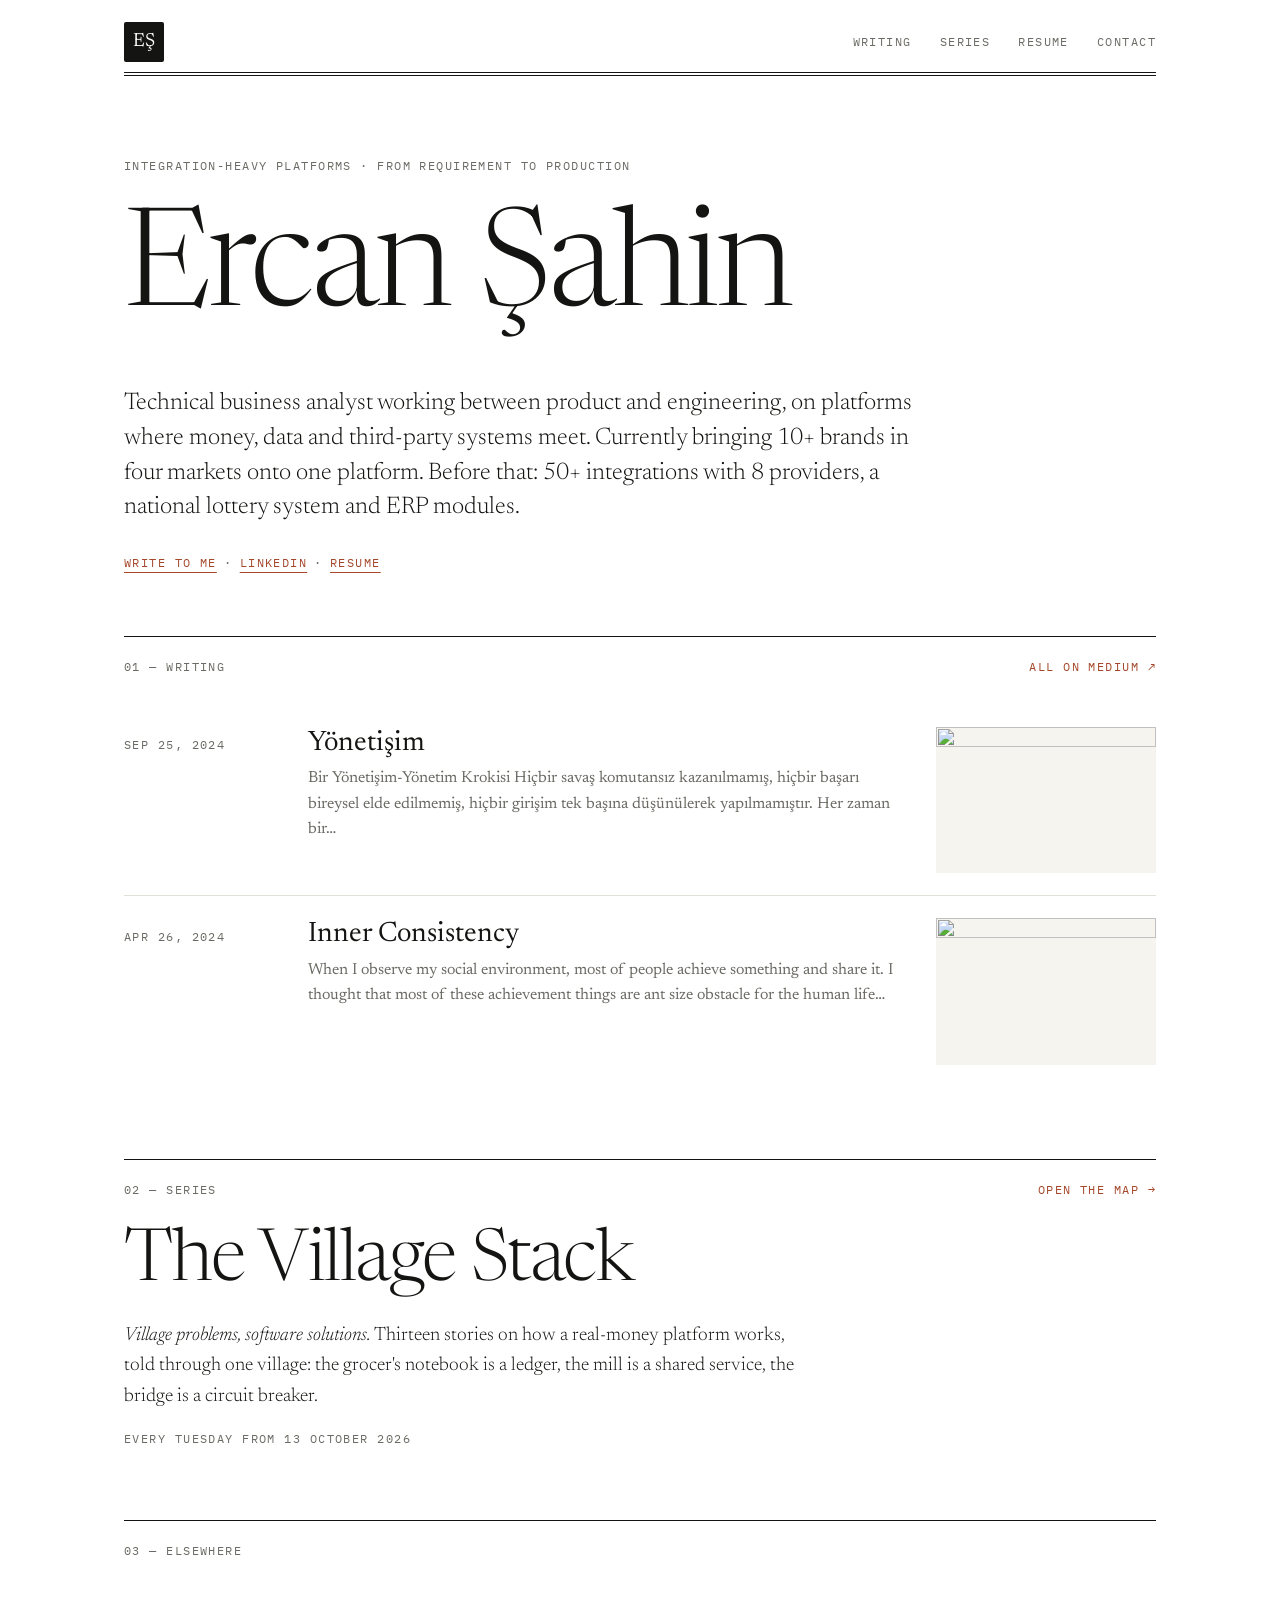
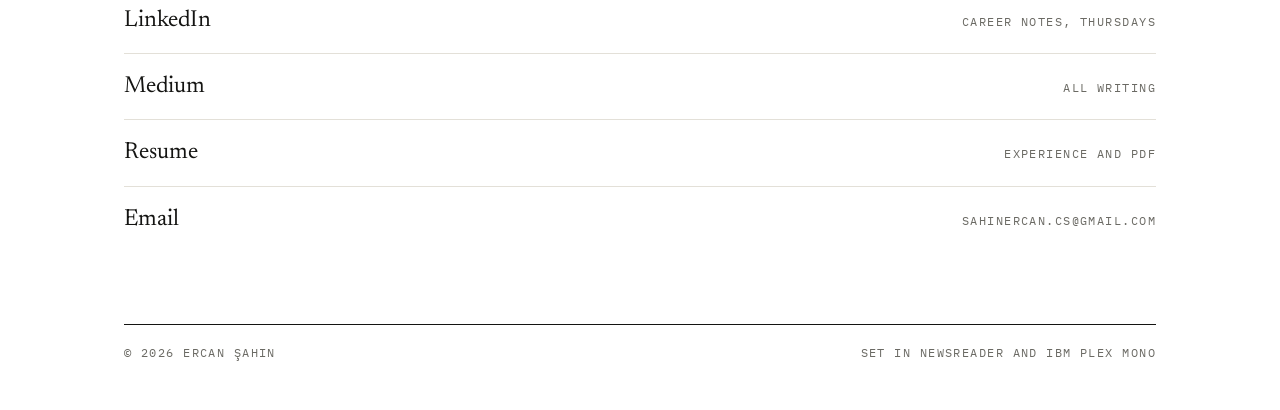
==== index.html @ 7c089e83 "Redesign site: editorial home, resume page and The Village Stack series - Home: name masthead, lates" ====
<!DOCTYPE html>
<html lang="en">
<head>
    <meta charset="UTF-8">
    <meta name="viewport" content="width=device-width, initial-scale=1.0">
    <title>Ercan Şahin · Technical business analyst</title>
    <meta name="description" content="Ercan Şahin, technical business analyst working between product and engineering on integration-heavy platforms. Writing on how platforms really work.">
    <link rel="canonical" href="https://sahinercan.com/">
    <meta name="theme-color" content="#FFFFFF">

    <!-- Monogram icon -->
    <link rel="icon" href="assets/favicon.svg" type="image/svg+xml">
    <link rel="apple-touch-icon" href="assets/apple-touch-icon.png">

    <!-- Share preview (LinkedIn, WhatsApp, X, Slack) -->
    <meta property="og:type" content="website">
    <meta property="og:url" content="https://sahinercan.com/">
    <meta property="og:title" content="Ercan Şahin · Technical business analyst">
    <meta property="og:description" content="Ercan Şahin, technical business analyst working between product and engineering on integration-heavy platforms. Writing on how platforms really work.">
    <meta property="og:image" content="https://sahinercan.com/assets/og-image.png">
    <meta property="og:image:width" content="1200">
    <meta property="og:image:height" content="630">
    <meta property="og:image:alt" content="Ercan Şahin, Technical Business Analyst in Dubai">
    <meta name="twitter:card" content="summary_large_image">

    <!-- Visit counter: cookie-free, no consent banner needed. Ignores localhost. -->
    <script data-goatcounter="https://sahinercan.goatcounter.com/count" async src="https://gc.zgo.at/count.js"></script>

    <link rel="preconnect" href="https://fonts.googleapis.com">
    <link rel="preconnect" href="https://fonts.gstatic.com" crossorigin>
    <link href="https://fonts.googleapis.com/css2?family=Newsreader:ital,opsz,wght@0,6..72,300;0,6..72,400;1,6..72,300;1,6..72,400&family=IBM+Plex+Mono:wght@400&display=swap" rel="stylesheet">
    <link rel="stylesheet" href="styles.css?v=20261001">
</head>
<body>
    <header class="masthead">
        <div class="container mast-inner">
            <a href="./" class="mast-logo" aria-label="Ercan Şahin, home">EŞ</a>
            <nav class="mast-nav">
                <a href="./#writing">Writing</a>
                <a href="series.html">Series</a>
                <a href="resume.html">Resume</a>
                <a href="mailto:sahinercan.cs@gmail.com">Contact</a>
            </nav>
        </div>
    </header>

    <main class="container">
        <section class="intro">
            <p class="kicker">Integration-heavy platforms · from requirement to production</p>
            <h1 class="display">Ercan Şahin</h1>
            <p class="standfirst">
                Technical business analyst working between product and engineering,
                on platforms where money, data and third-party systems meet.
                Currently bringing 10+ brands in four markets onto one platform.
                Before that: 50+ integrations with 8 providers, a national lottery system and ERP modules.
            </p>
            <p class="contact-line">
                <a href="mailto:sahinercan.cs@gmail.com">Write to me</a><span>·</span><a href="https://linkedin.com/in/sahinercan" target="_blank" rel="noopener">LinkedIn</a><span>·</span><a href="resume.html">Resume</a>
            </p>
        </section>

        <section id="writing" class="block">
            <header class="block-head">
                <span class="label">01 — Writing</span>
                <a class="label-link" href="https://medium.com/@ercanvari" target="_blank" rel="noopener">All on Medium ↗</a>
            </header>
            <ol id="posts" class="entries"></ol>
        </section>

        <section class="block">
            <header class="block-head">
                <span class="label">02 — Series</span>
                <a class="label-link" href="series.html">Open the map →</a>
            </header>
            <h2 class="feature-title"><a href="series.html">The Village Stack</a></h2>
            <p class="feature-deck">
                <em>Village problems, software solutions.</em> Thirteen stories on how a real-money platform works,
                told through one village: the grocer's notebook is a ledger, the mill is a shared service,
                the bridge is a circuit breaker.
            </p>
            <p class="label">Every Tuesday from 13 October 2026</p>
        </section>

        <section class="block">
            <header class="block-head">
                <span class="label">03 — Elsewhere</span>
            </header>
            <ul class="elsewhere">
                <li><a href="https://linkedin.com/in/sahinercan" target="_blank" rel="noopener">LinkedIn</a><span class="label">Career notes, Thursdays</span></li>
                <li><a href="https://medium.com/@ercanvari" target="_blank" rel="noopener">Medium</a><span class="label">All writing</span></li>
                <li><a href="resume.html">Resume</a><span class="label">Experience and PDF</span></li>
                <li><a href="mailto:sahinercan.cs@gmail.com">Email</a><span class="label">sahinercan.cs@gmail.com</span></li>
            </ul>
        </section>
    </main>

    <footer class="footer">
        <div class="container">
            <div class="footer-inner">
                <span>© <span id="year">2026</span> Ercan Şahin</span>
                <span>Set in Newsreader and IBM Plex Mono</span>
            </div>
        </div>
    </footer>

    <script src="script.js?v=20261001"></script>
</body>
</html>
---- styles.css ----
/* Editorial theme: newspaper serif (Newsreader) + technical mono (IBM Plex Mono), on white. */
:root {
    color-scheme: light;
    --paper: #FFFFFF;
    --paper-2: #F6F4EF;
    --lane: #ECE7DB;
    --ink: #141412;
    --muted: #6B6A64;
    --rule-soft: #E3E0D8;
    --accent: #A4472A;
    --river: #D6E6E8;
    --serif: 'Newsreader', Georgia, 'Times New Roman', serif;
    --mono: 'IBM Plex Mono', ui-monospace, Menlo, monospace;
}

* { margin: 0; padding: 0; box-sizing: border-box; }
html { scroll-behavior: smooth; }

body {
    font-family: var(--serif);
    font-size: 19px;
    font-weight: 400;
    line-height: 1.6;
    color: var(--ink);
    background: var(--paper);
    -webkit-font-smoothing: antialiased;
    font-optical-sizing: auto;
}

a { color: inherit; }
h1, h2, h3 { font-weight: 400; }
ul, ol { list-style: none; }

.container { max-width: 1080px; margin: 0 auto; padding: 0 24px; }

/* Small technical type: labels, dates, navigation */
.label, .kicker, .mast-nav a, .label-link, .contact-line, .entry-date, .footer {
    font-family: var(--mono);
    font-size: 12px;
    font-weight: 400;
    letter-spacing: 0.12em;
    text-transform: uppercase;
}
.label, .kicker { color: var(--muted); }

/* Masthead */
.masthead { padding-top: 22px; }
.mast-inner {
    display: flex;
    justify-content: space-between;
    align-items: center;
    gap: 1rem;
    flex-wrap: wrap;
    position: relative;
    padding-bottom: 14px;
}
.mast-inner::after { content: ""; position: absolute; left: 24px; right: 24px; bottom: 0; border-bottom: 4px double var(--ink); }
.mast-logo {
    display: inline-flex;
    align-items: center;
    justify-content: center;
    width: 40px;
    height: 40px;
    background: var(--ink);
    color: var(--paper);
    font-size: 19px;
    letter-spacing: 0.02em;
    text-decoration: none;
    border-radius: 2px;
}
.mast-logo:hover { background: var(--accent); }
.mast-nav { display: flex; gap: 28px; }
.mast-nav a { color: var(--muted); text-decoration: none; }
.mast-nav a:hover, .mast-nav a[aria-current="page"] { color: var(--ink); }
.mast-nav a[aria-current="page"] { text-decoration: underline; text-underline-offset: 6px; }

/* Intro */
.intro { padding: 80px 0 64px; }
.display {
    font-weight: 300;
    font-size: clamp(3.4rem, 11vw, 8.5rem);
    line-height: 0.95;
    letter-spacing: -0.025em;
    margin: 0.25em 0 0.35em;
}
.display-sm { font-size: clamp(3rem, 8vw, 6rem); }
.standfirst {
    font-weight: 300;
    font-size: clamp(1.2rem, 2.4vw, 1.5rem);
    line-height: 1.45;
    max-width: 34em;
    margin-bottom: 1.75rem;
}
.standfirst em { font-style: italic; }
.contact-line a { color: var(--accent); text-underline-offset: 5px; text-decoration-thickness: 1px; }
.contact-line a:hover { text-decoration-thickness: 2px; }
.contact-line span { color: var(--muted); margin: 0 0.6em; }

/* Numbered blocks, like newspaper sections */
.block { border-top: 1px solid var(--ink); padding: 20px 0 72px; }
.block-head { display: flex; justify-content: space-between; align-items: baseline; gap: 1rem; margin-bottom: 28px; }
.label-link { color: var(--accent); text-decoration: none; }
.label-link:hover { text-decoration: underline; text-underline-offset: 5px; }

/* Writing list */
.entry a {
    display: grid;
    grid-template-columns: 160px 1fr;
    gap: 24px;
    padding: 22px 0;
    border-bottom: 1px solid var(--rule-soft);
    text-decoration: none;
}
.entry.has-img a { grid-template-columns: 160px 1fr 220px; }
.entry-img { width: 100%; aspect-ratio: 3 / 2; object-fit: cover; background: var(--paper-2); }
.entry:last-child a { border-bottom: none; }
.entry-date { color: var(--muted); padding-top: 0.7em; }
.entry-title { display: block; font-size: 1.75rem; font-weight: 400; line-height: 1.2; transition: color 0.15s ease; }
.entry a:hover .entry-title { color: var(--accent); }
.entry-excerpt { display: block; color: var(--muted); font-size: 1rem; margin-top: 6px; max-width: 42em; }
.entries-empty { color: var(--muted); }

/* Series teaser on home */
.feature-title { font-weight: 300; font-size: clamp(2.4rem, 6vw, 4.5rem); line-height: 1; letter-spacing: -0.02em; margin-bottom: 0.3em; }
.feature-title a { text-decoration: none; }
.feature-title a:hover { color: var(--accent); }
.feature-deck { font-size: 1.2rem; font-weight: 300; max-width: 36em; margin-bottom: 1rem; }

/* Elsewhere */
.elsewhere li { display: flex; justify-content: space-between; align-items: baseline; gap: 1rem; padding: 14px 0; border-bottom: 1px solid var(--rule-soft); }
.elsewhere li:last-child { border-bottom: none; }
.elsewhere a { font-size: 1.45rem; text-decoration: none; }
.elsewhere a:hover { color: var(--accent); }

/* Footer / colophon */
.footer { color: var(--muted); }
.footer-inner { display: flex; justify-content: space-between; gap: 1rem; flex-wrap: wrap; border-top: 1px solid var(--ink); padding: 18px 0 48px; }

/* Series page: map */
.map-frame { border: 1px solid var(--ink); background: var(--paper-2); }
#villageMap { display: block; width: 100%; height: auto; }
.village-river { fill: var(--river); }
.village-road-bed { fill: none; stroke: var(--lane); stroke-width: 16; stroke-linecap: round; stroke-linejoin: round; }
.village-road { fill: none; stroke: var(--ink); stroke-width: 1.4; stroke-linecap: round; stroke-dasharray: 1 8; }
.village-node { cursor: pointer; outline: none; }
.village-node-ring { fill: var(--paper); stroke: var(--ink); stroke-width: 1.25; transition: fill 0.15s ease, stroke 0.15s ease; }
.village-node.is-live .village-node-ring { stroke: var(--accent); stroke-width: 2; }
.village-node:hover .village-node-ring,
.village-node:focus-visible .village-node-ring { stroke: var(--accent); stroke-width: 2; }
.village-node.is-active .village-node-ring { fill: var(--ink); stroke: var(--ink); }
.village-node-num { font: 400 14px var(--mono); fill: var(--ink); text-anchor: middle; pointer-events: none; }
.village-node.is-active .village-node-num { fill: var(--paper); }
.village-node-label {
    font: italic 400 17px var(--serif);
    fill: var(--ink);
    text-anchor: middle;
    pointer-events: none;
    paint-order: stroke;
    stroke: var(--paper-2);
    stroke-width: 5px;
}

.village-panel { display: grid; grid-template-columns: 160px 1fr; gap: 24px; padding: 22px 0 8px; }
.village-panel h3 { font-weight: 300; font-size: 1.9rem; line-height: 1.15; margin-bottom: 0.25rem; }
.village-panel p { color: var(--muted); margin-bottom: 0.6rem; }
.village-panel-meta { font-family: var(--mono); font-size: 12px; letter-spacing: 0.12em; text-transform: uppercase; color: var(--muted); padding-top: 0.8em; }
.village-panel-link, .village-panel-soon { font-family: var(--mono); font-size: 12px; letter-spacing: 0.12em; text-transform: uppercase; }
.village-panel-link { color: var(--accent); text-underline-offset: 5px; }
.village-panel-soon { color: var(--muted); }

/* Series page: contents */
.toc li { display: grid; grid-template-columns: 56px 1fr 150px 90px; gap: 20px; align-items: baseline; padding: 16px 0; border-bottom: 1px solid var(--rule-soft); }
.toc li:last-child { border-bottom: none; }
.toc-num, .toc-layer, .toc-date { font-family: var(--mono); font-size: 12px; letter-spacing: 0.12em; text-transform: uppercase; }
.toc-num { color: var(--accent); }
.toc-layer, .toc-date { color: var(--muted); }
.toc-date { text-align: right; }
.toc-title { font-size: 1.35rem; line-height: 1.25; }
.toc-title a { text-underline-offset: 5px; text-decoration-thickness: 1px; }
.toc-title a:hover { color: var(--accent); }
.toc-topic { display: block; color: var(--muted); font-size: 0.95rem; }

/* Resume */
.figures { margin-top: 2.75rem; display: grid; grid-template-columns: repeat(4, 1fr); border-top: 1px solid var(--rule-soft); }
.figures div { display: flex; flex-direction: column-reverse; padding: 18px 20px 0 0; }
.figures div + div { padding-left: 20px; border-left: 1px solid var(--rule-soft); }
.figures dd { font-weight: 300; font-size: clamp(2.4rem, 5vw, 3.6rem); line-height: 1; letter-spacing: -0.02em; }
.figures dt { font-family: var(--mono); font-size: 12px; letter-spacing: 0.12em; text-transform: uppercase; color: var(--muted); margin-top: 8px; }

.cases { display: grid; grid-template-columns: repeat(3, 1fr); }
.case { padding-right: 28px; }
.case + .case { padding-left: 28px; border-left: 1px solid var(--rule-soft); }
.case h3 { font-size: 1.55rem; line-height: 1.2; margin-bottom: 1rem; }
.case dt { font-family: var(--mono); font-size: 11px; letter-spacing: 0.12em; text-transform: uppercase; color: var(--muted); }
.case dd { font-size: 1rem; margin-bottom: 0.8rem; }

.roles > li { display: grid; grid-template-columns: 160px 1fr; gap: 24px; padding: 22px 0; border-bottom: 1px solid var(--rule-soft); }
.roles > li:last-child { border-bottom: none; }
.role-when { font-family: var(--mono); font-size: 12px; letter-spacing: 0.08em; text-transform: uppercase; color: var(--muted); padding-top: 0.55em; line-height: 1.7; }
.roles h3 { font-size: 1.6rem; line-height: 1.2; }
.role-org { font-style: italic; color: var(--muted); margin-bottom: 0.5rem; }
.roles ul li { position: relative; padding-left: 1.4em; font-size: 1.02rem; margin-bottom: 0.3rem; }
.roles ul li::before { content: "–"; position: absolute; left: 0; color: var(--muted); }

.cols { display: grid; grid-template-columns: repeat(3, 1fr); gap: 28px; }
.cols h3 { font-family: var(--mono); font-size: 12px; letter-spacing: 0.12em; text-transform: uppercase; color: var(--muted); margin-bottom: 0.5rem; }
.cols p { font-size: 1.05rem; }
.cols-4 { grid-template-columns: repeat(4, 1fr); }

/* Resume: a one-to-one copy of the PDF CV (Calibri, centred header, bold rows, ● bullets) */
.cvx { max-width: 880px; font-family: Calibri, Carlito, 'Segoe UI', sans-serif; font-size: 16px; line-height: 1.45; }
.cvx-head { text-align: center; padding: 56px 0 28px; }
.cvx-head h1 { font-family: inherit; font-weight: 700; font-size: 30px; letter-spacing: 0.01em; line-height: 1.2; }
.cvx-title { font-size: 20px; margin: 2px 0 22px; }
.cvx-contact { font-size: 16px; line-height: 1.6; }
.cvx-contact a { text-underline-offset: 2px; }
.cvx-contact .cvx-mail { color: #1155CC; }
.cvx-download { margin-top: 10px; font-size: 14px; }
.cvx-download a { color: var(--accent); }
.cvx section { margin-bottom: 22px; }
.cvx h2 {
    font-family: inherit;
    font-weight: 700;
    font-size: 17px;
    letter-spacing: 0.01em;
    padding-bottom: 2px;
    margin-bottom: 6px;
    border-bottom: 1px solid var(--ink);
}
.cvx p { margin-bottom: 2px; }
.cvx b, .cvx strong { font-weight: 700; }
.cvx .cv-row { display: flex; justify-content: space-between; align-items: baseline; gap: 1rem; font-size: 15px; }
.cvx .cv-row > :last-child { flex: 0 0 210px; text-align: left; }
.cvx-work .cv-row:nth-of-type(odd) { margin-top: 16px; }
.cvx-work h2 + .cv-row { margin-top: 10px; }
.cvx ul { list-style: disc; padding-left: 52px; margin: 2px 0 0; }
.cvx ul li { padding-left: 6px; margin-bottom: 1px; }
.cvx ul li::marker { font-size: 0.9em; }

/* Responsive */
@media (max-width: 760px) {
    body { font-size: 18px; }
    .mast-nav { gap: 18px; }
    .intro { padding: 56px 0 48px; }
    .entry a, .entry.has-img a, .village-panel, .roles > li { grid-template-columns: 1fr; gap: 6px; }
    .entry-img { order: -1; margin-bottom: 10px; }
    .entry-date, .role-when, .village-panel-meta { padding-top: 0; }
    .toc li { grid-template-columns: 40px 1fr; }
    .toc-layer { display: none; }
    .toc-date { grid-column: 2; text-align: left; }
    .figures { grid-template-columns: repeat(2, 1fr); }
    .figures div:nth-child(3) { padding-left: 0; border-left: none; }
    .cases, .cols, .cols-4 { grid-template-columns: 1fr; gap: 28px; }
    .case, .case + .case { padding: 0; border-left: none; }
    .case + .case { padding-top: 28px; border-top: 1px solid var(--rule-soft); }
    .village-node-label { font-size: 21px; }
    .cvx .cv-row { flex-direction: column; gap: 0; }
    .cvx .cv-row > :last-child { flex: none; }
    .cvx ul { padding-left: 22px; }
}

/* Printing the resume gives a clean, ink-only copy */
@media print {
    .masthead, .contact-line, .footer { display: none; }
    body { background: #fff; color: #000; font-size: 10.5pt; }
    .intro, .cvx-head { padding: 0 0 12px; }
    .cvx-download { display: none; }
    .block { padding: 12px 0 20px; break-inside: avoid; }
}
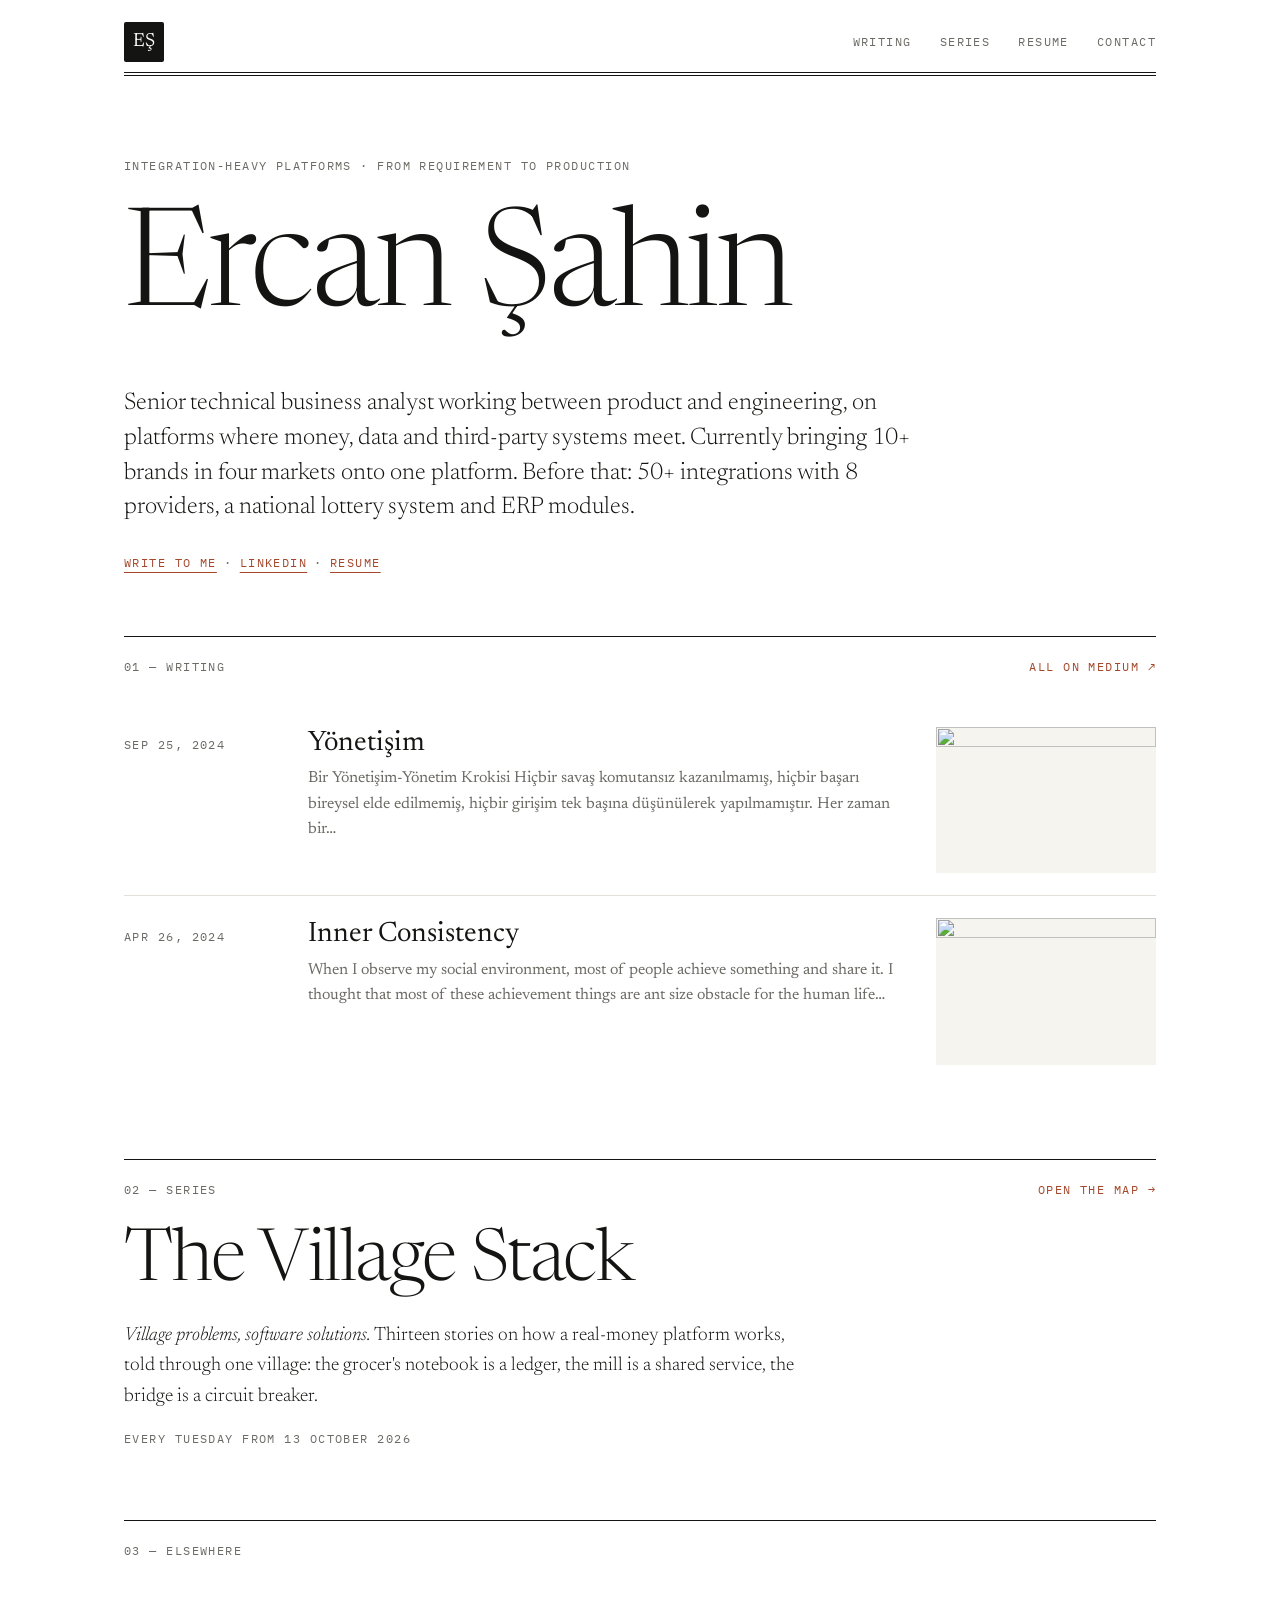
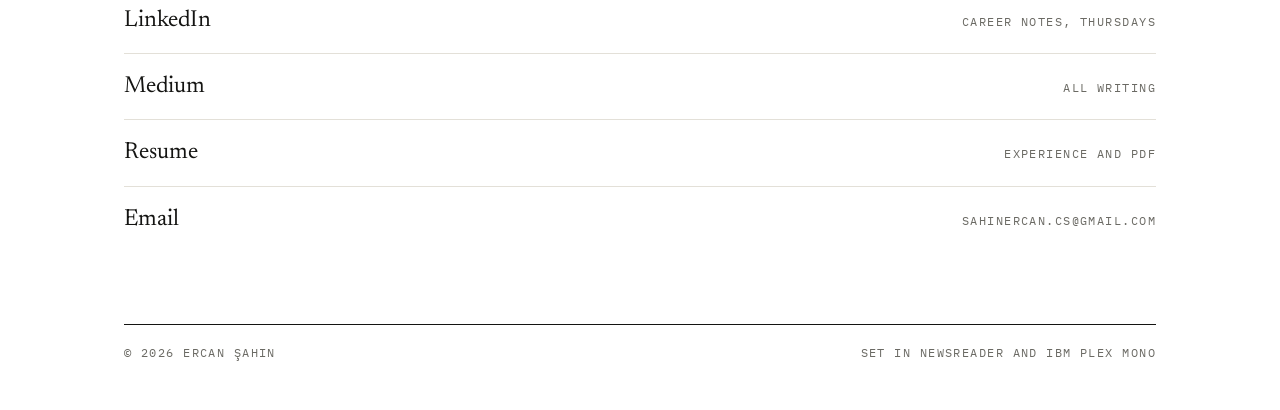
==== commit ed3821b4: "Resume: Senior Technical Business Analyst headline and product keywords - Headline is now Senior Tec" ====
--- a/index.html
+++ b/index.html
@@ -3,8 +3,8 @@
 <head>
     <meta charset="UTF-8">
     <meta name="viewport" content="width=device-width, initial-scale=1.0">
-    <title>Ercan Şahin · Technical business analyst</title>
-    <meta name="description" content="Ercan Şahin, technical business analyst working between product and engineering on integration-heavy platforms. Writing on how platforms really work.">
+    <title>Ercan Şahin · Senior technical business analyst</title>
+    <meta name="description" content="Ercan Şahin, senior technical business analyst working between product and engineering on integration-heavy platforms. Writing on how platforms really work.">
     <link rel="canonical" href="https://sahinercan.com/">
     <meta name="theme-color" content="#FFFFFF">
 
@@ -16,7 +16,7 @@
     <meta property="og:type" content="website">
     <meta property="og:url" content="https://sahinercan.com/">
     <meta property="og:title" content="Ercan Şahin · Technical business analyst">
-    <meta property="og:description" content="Ercan Şahin, technical business analyst working between product and engineering on integration-heavy platforms. Writing on how platforms really work.">
+    <meta property="og:description" content="Ercan Şahin, senior technical business analyst working between product and engineering on integration-heavy platforms. Writing on how platforms really work.">
     <meta property="og:image" content="https://sahinercan.com/assets/og-image.png">
     <meta property="og:image:width" content="1200">
     <meta property="og:image:height" content="630">
@@ -29,7 +29,7 @@
     <link rel="preconnect" href="https://fonts.googleapis.com">
     <link rel="preconnect" href="https://fonts.gstatic.com" crossorigin>
     <link href="https://fonts.googleapis.com/css2?family=Newsreader:ital,opsz,wght@0,6..72,300;0,6..72,400;1,6..72,300;1,6..72,400&family=IBM+Plex+Mono:wght@400&display=swap" rel="stylesheet">
-    <link rel="stylesheet" href="styles.css?v=20261001">
+    <link rel="stylesheet" href="styles.css?v=20261001b">
 </head>
 <body>
     <header class="masthead">
@@ -49,7 +49,7 @@
             <p class="kicker">Integration-heavy platforms · from requirement to production</p>
             <h1 class="display">Ercan Şahin</h1>
             <p class="standfirst">
-                Technical business analyst working between product and engineering,
+                Senior technical business analyst working between product and engineering,
                 on platforms where money, data and third-party systems meet.
                 Currently bringing 10+ brands in four markets onto one platform.
                 Before that: 50+ integrations with 8 providers, a national lottery system and ERP modules.
--- a/styles.css
+++ b/styles.css
@@ -231,8 +231,10 @@
 .cvx b, .cvx strong { font-weight: 700; }
 .cvx .cv-row { display: flex; justify-content: space-between; align-items: baseline; gap: 1rem; font-size: 15px; }
 .cvx .cv-row > :last-child { flex: 0 0 210px; text-align: left; }
-.cvx-work .cv-row:nth-of-type(odd) { margin-top: 16px; }
-.cvx-work h2 + .cv-row { margin-top: 10px; }
+.cvx-job { margin-top: 16px; }
+.cvx-work h2 + .cvx-job { margin-top: 10px; }
+.cvx-subrole { margin-top: 8px; }
+.cvx-subrole strong:first-child { font-style: italic; }
 .cvx ul { list-style: disc; padding-left: 52px; margin: 2px 0 0; }
 .cvx ul li { padding-left: 6px; margin-bottom: 1px; }
 .cvx ul li::marker { font-size: 0.9em; }
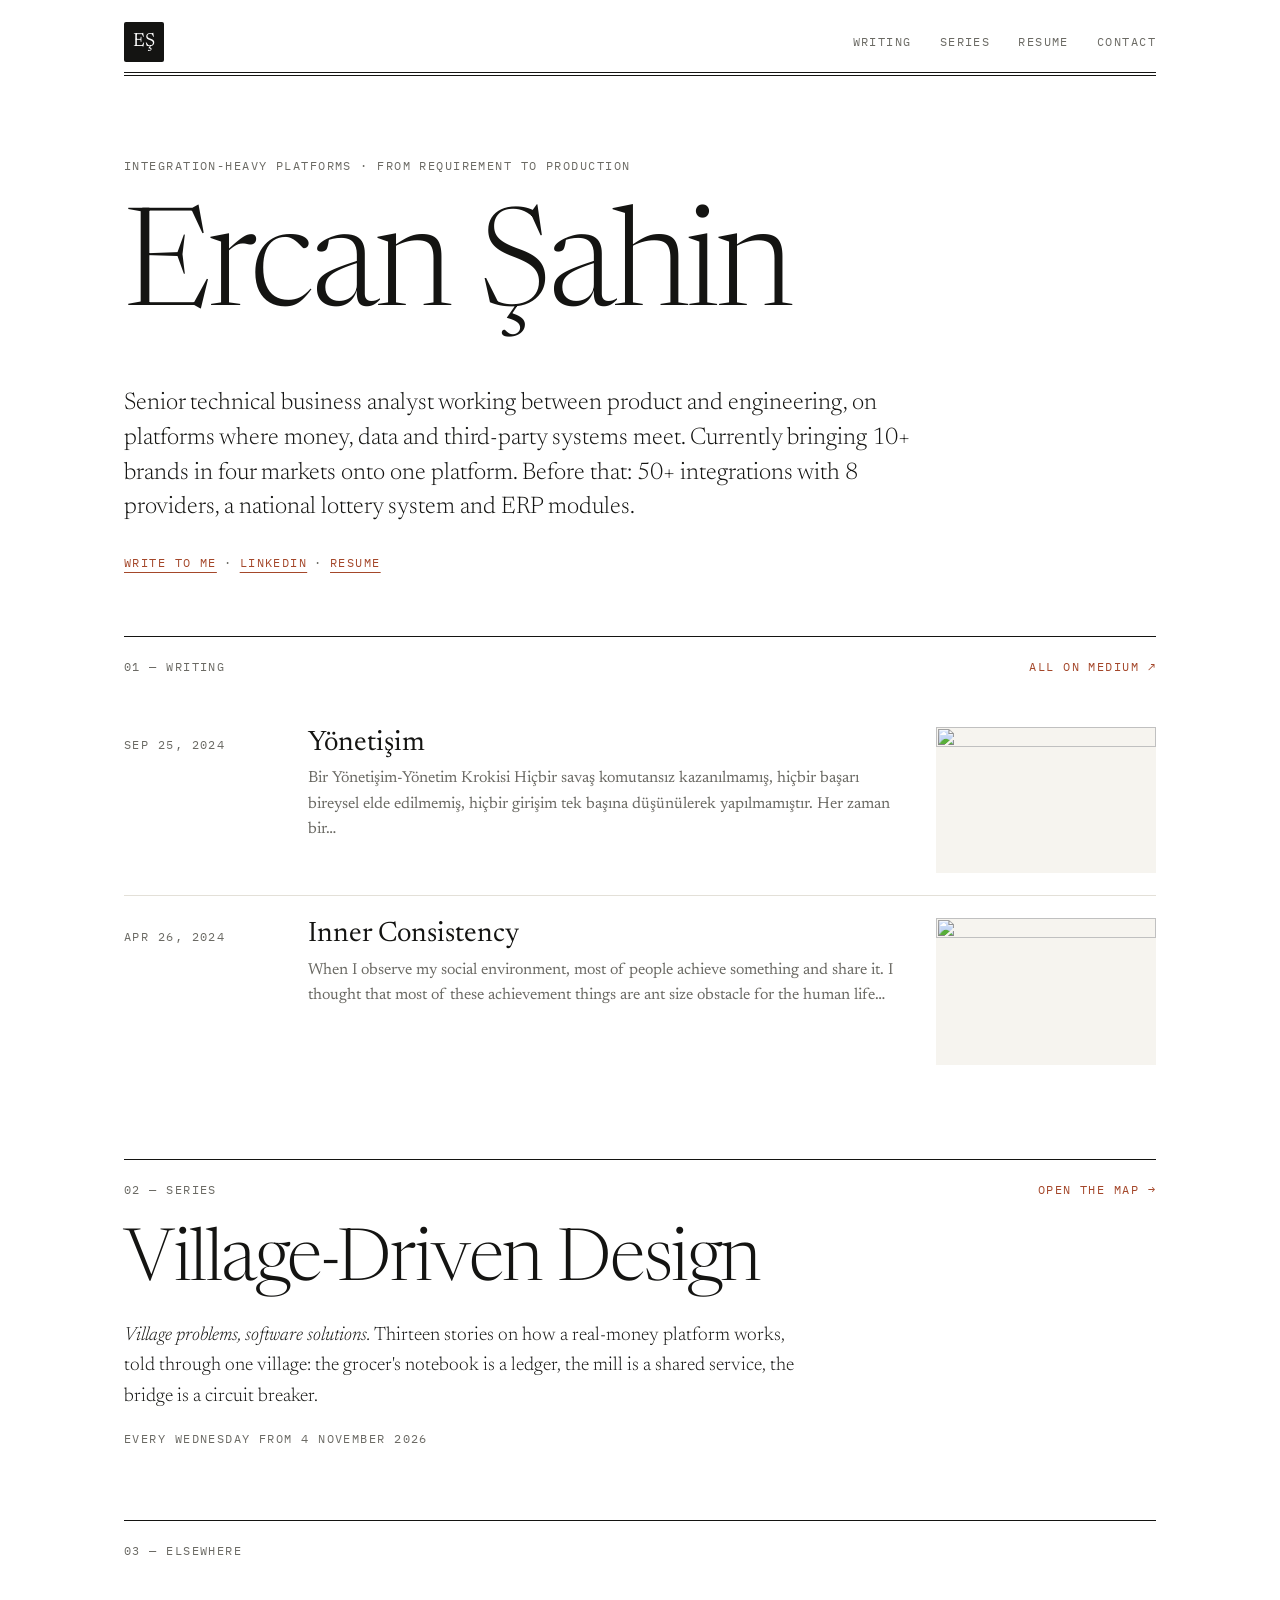
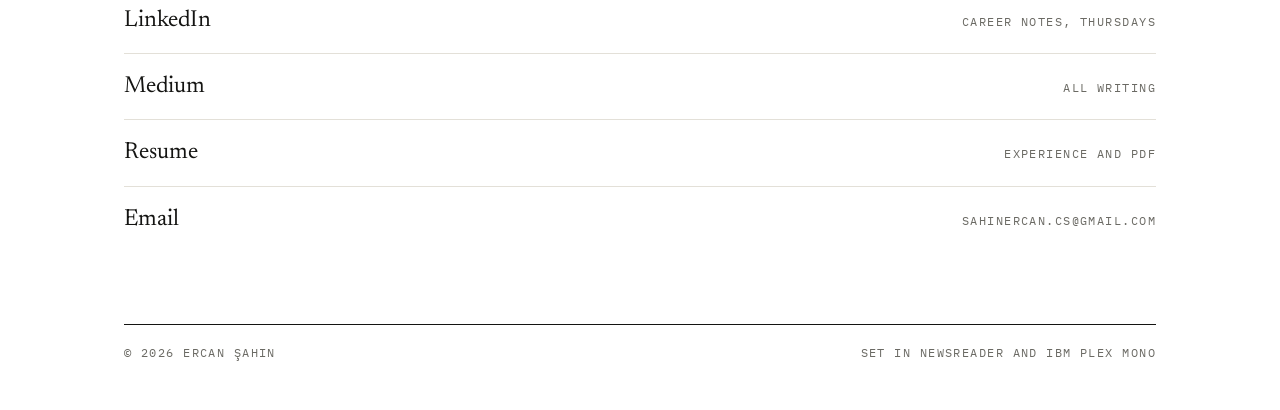
==== commit d411bb08: "Rename series to Village-Driven Design and fix the schedule line - Series name on the home page, ser" ====
--- a/index.html
+++ b/index.html
@@ -72,13 +72,13 @@
                 <span class="label">02 — Series</span>
                 <a class="label-link" href="series.html">Open the map →</a>
             </header>
-            <h2 class="feature-title"><a href="series.html">The Village Stack</a></h2>
+            <h2 class="feature-title"><a href="series.html">Village-Driven Design</a></h2>
             <p class="feature-deck">
                 <em>Village problems, software solutions.</em> Thirteen stories on how a real-money platform works,
                 told through one village: the grocer's notebook is a ledger, the mill is a shared service,
                 the bridge is a circuit breaker.
             </p>
-            <p class="label">Every Tuesday from 13 October 2026</p>
+            <p class="label">Every Wednesday from 4 November 2026</p>
         </section>
 
         <section class="block">
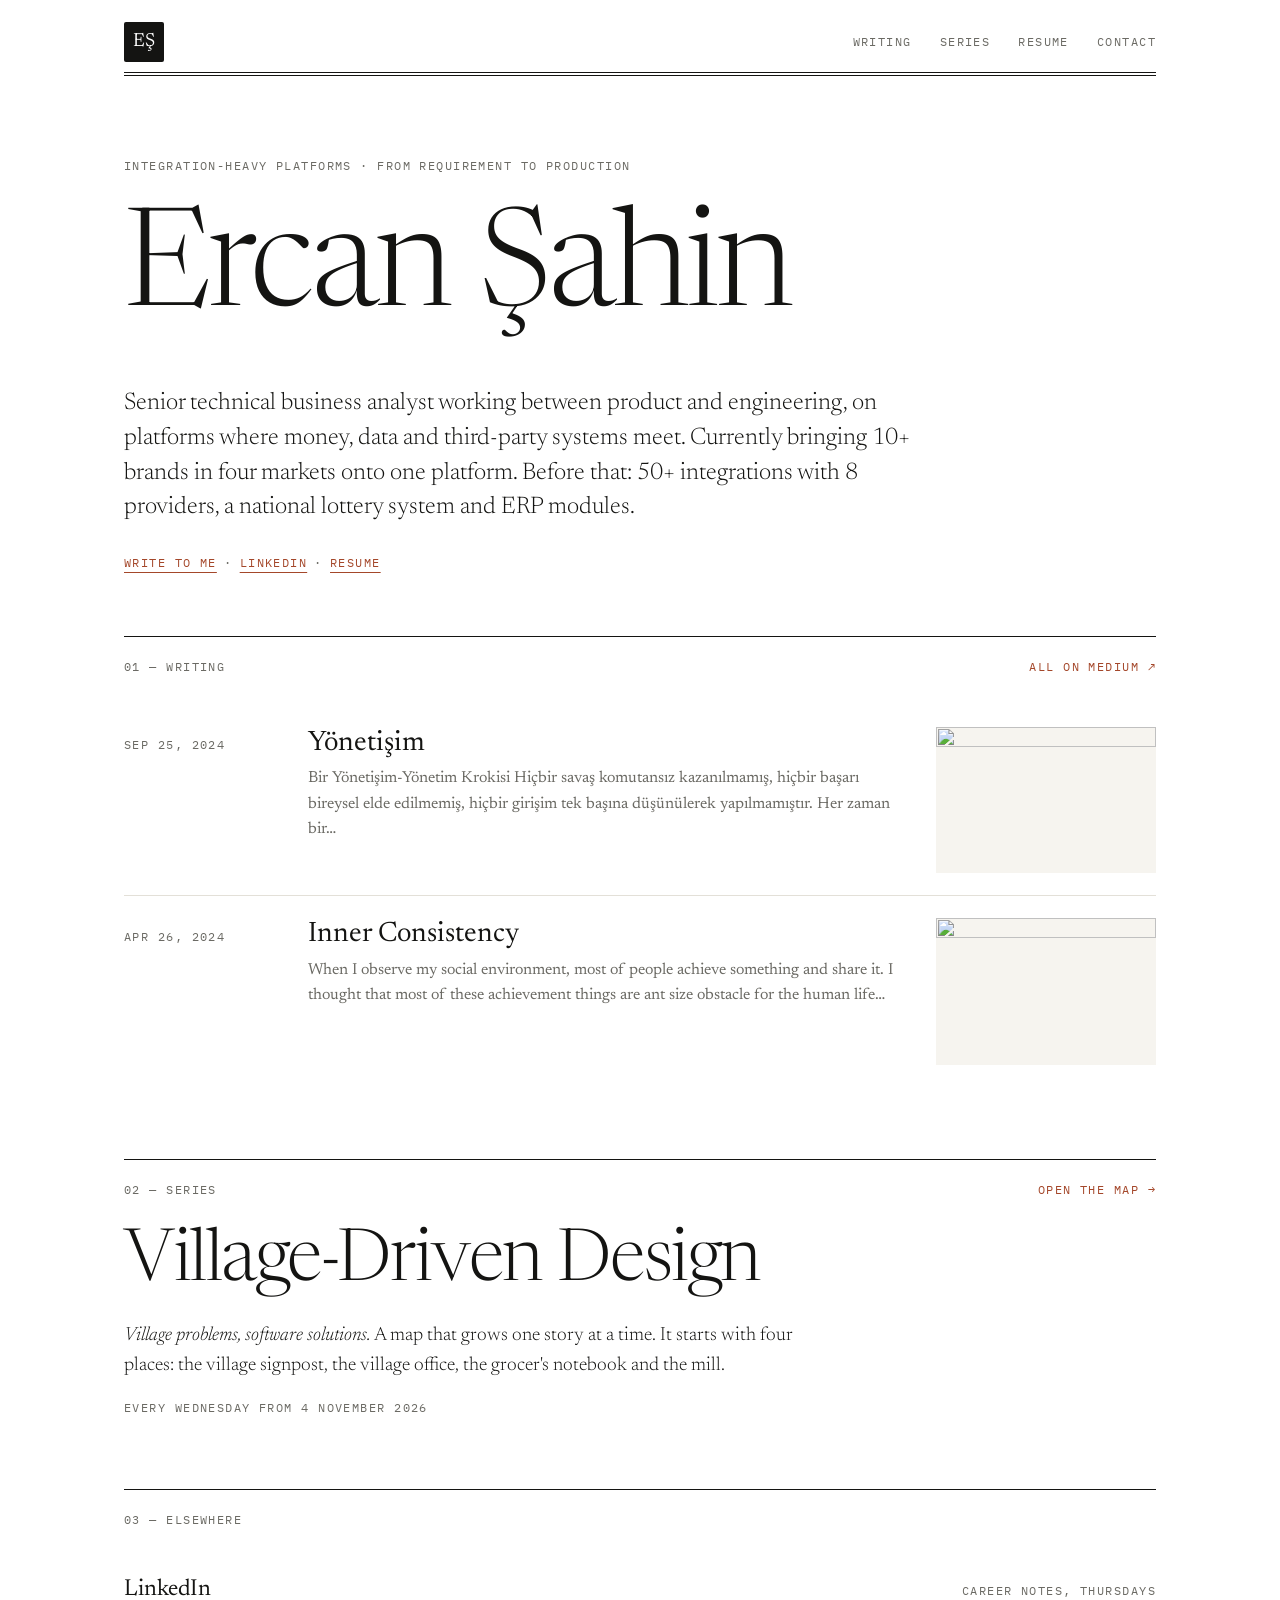
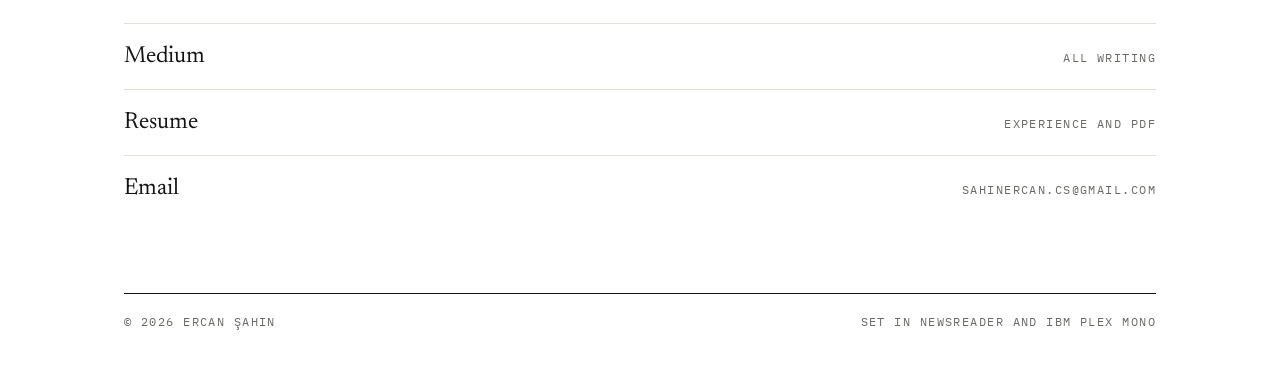
==== commit c0c8c15a: "Map: show the first four spots and mark the rest as unexplored - Only signpost, village office, groc" ====
--- a/index.html
+++ b/index.html
@@ -74,9 +74,7 @@
             </header>
             <h2 class="feature-title"><a href="series.html">Village-Driven Design</a></h2>
             <p class="feature-deck">
-                <em>Village problems, software solutions.</em> Thirteen stories on how a real-money platform works,
-                told through one village: the grocer's notebook is a ledger, the mill is a shared service,
-                the bridge is a circuit breaker.
+                <em>Village problems, software solutions.</em> A map that grows one story at a time. It starts with four places: the village signpost, the village office, the grocer's notebook and the mill.
             </p>
             <p class="label">Every Wednesday from 4 November 2026</p>
         </section>
--- a/styles.css
+++ b/styles.css
@@ -140,6 +140,7 @@
 .map-frame { border: 1px solid var(--ink); background: var(--paper-2); }
 #villageMap { display: block; width: 100%; height: auto; }
 .village-river { fill: var(--river); }
+.village-future { font: italic 400 16px var(--serif); fill: var(--muted); text-anchor: middle; }
 .village-road-bed { fill: none; stroke: var(--lane); stroke-width: 16; stroke-linecap: round; stroke-linejoin: round; }
 .village-road { fill: none; stroke: var(--ink); stroke-width: 1.4; stroke-linecap: round; stroke-dasharray: 1 8; }
 .village-node { cursor: pointer; outline: none; }
